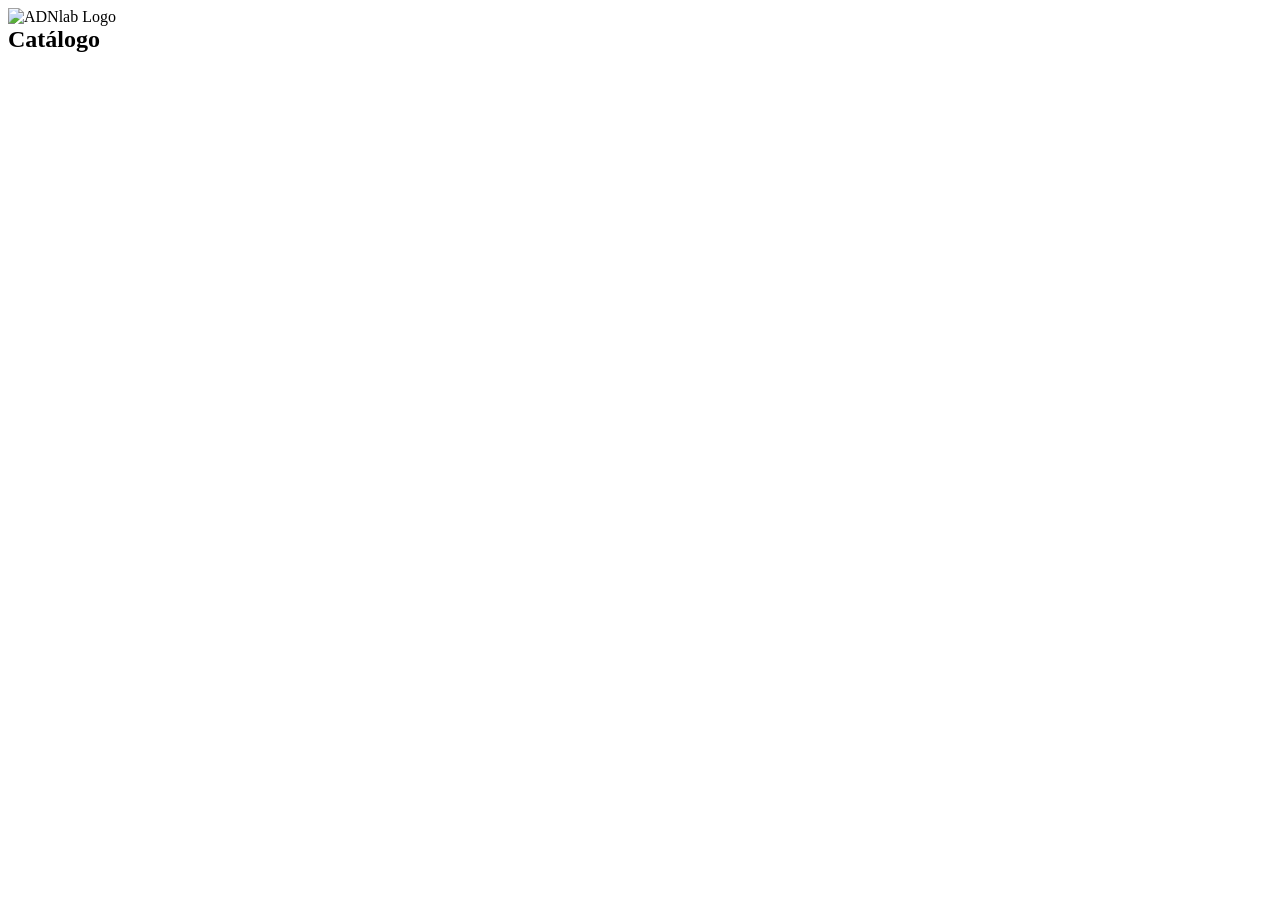
==== index.html @ e2073449 "Create index.html" ====
<!DOCTYPE html>
<html lang="es">
<head>
    <meta charset="UTF-8">
    <meta name="viewport" content="width=device-width, initial-scale=1.0">
    <title>ADNlab | Impresión 3D</title>
    <link rel="stylesheet" href="style.css">
</head>
<body>

    <header>
        <div class="logo-container">
            <!-- Aquí va el logo exacto que proporcionaste -->
            <img src="1000160046.png" alt="ADNlab Logo">
        </div>
        <nav>
            <h2 style="color: var(--blanco-secundario); margin: 0;">Catálogo</h2>
        </nav>
    </header>

    <main>
        <section class="catalogo" id="contenedor-productos">
            <!-- Los productos se inyectarán aquí mediante JavaScript -->
        </section>
    </main>

    <script>
        // Lógica para leer el GitHub y mostrar los productos
        async function cargarProductos() {
            try {
                // Cuando esté en GitHub Pages, simplemente leerá el archivo de la misma carpeta
                const respuesta = await fetch('productos.json');
                const productos = await respuesta.json();
                
                const contenedor = document.getElementById('contenedor-productos');
                
                productos.forEach(prod => {
                    // Creamos la tarjeta del producto
                    const tarjeta = document.createElement('div');
                    tarjeta.className = 'card-producto';
                    
                    // Solo tomamos la primera imagen por ahora (luego armamos el carrusel)
                    const imagenPrincipal = prod.imagenes[0] || 'placeholder.jpg';
                    
                    // Armamos el HTML interno usando tu esquema
                    tarjeta.innerHTML = `
                        <img src="${imagenPrincipal}" alt="${prod.titulo}">
                        <span class="categoria">${prod.categoria}</span>
                        <h3>${prod.titulo}</h3>
                        <p class="specs">${prod.specs}</p>
                        <p class="precio">$${prod.precio.toLocaleString('es-AR')}</p>
                        
                        <div class="acciones">
                            <a href="https://wa.me/TUNUMERO?text=Hola, quiero el ${prod.titulo}" target="_blank" class="btn-wsp">WhatsApp</a>
                            <button class="btn-mp">Mercado Pago</button>
                            <button class="btn-cuotas">Ver Cuotas</button>
                        </div>
                    `;
                    contenedor.appendChild(tarjeta);
                });
            } catch (error) {
                console.error("Error al cargar el catálogo:", error);
            }
        }

        // Ejecutar al cargar la página
        cargarProductos();
    </script>
</body>
</html>
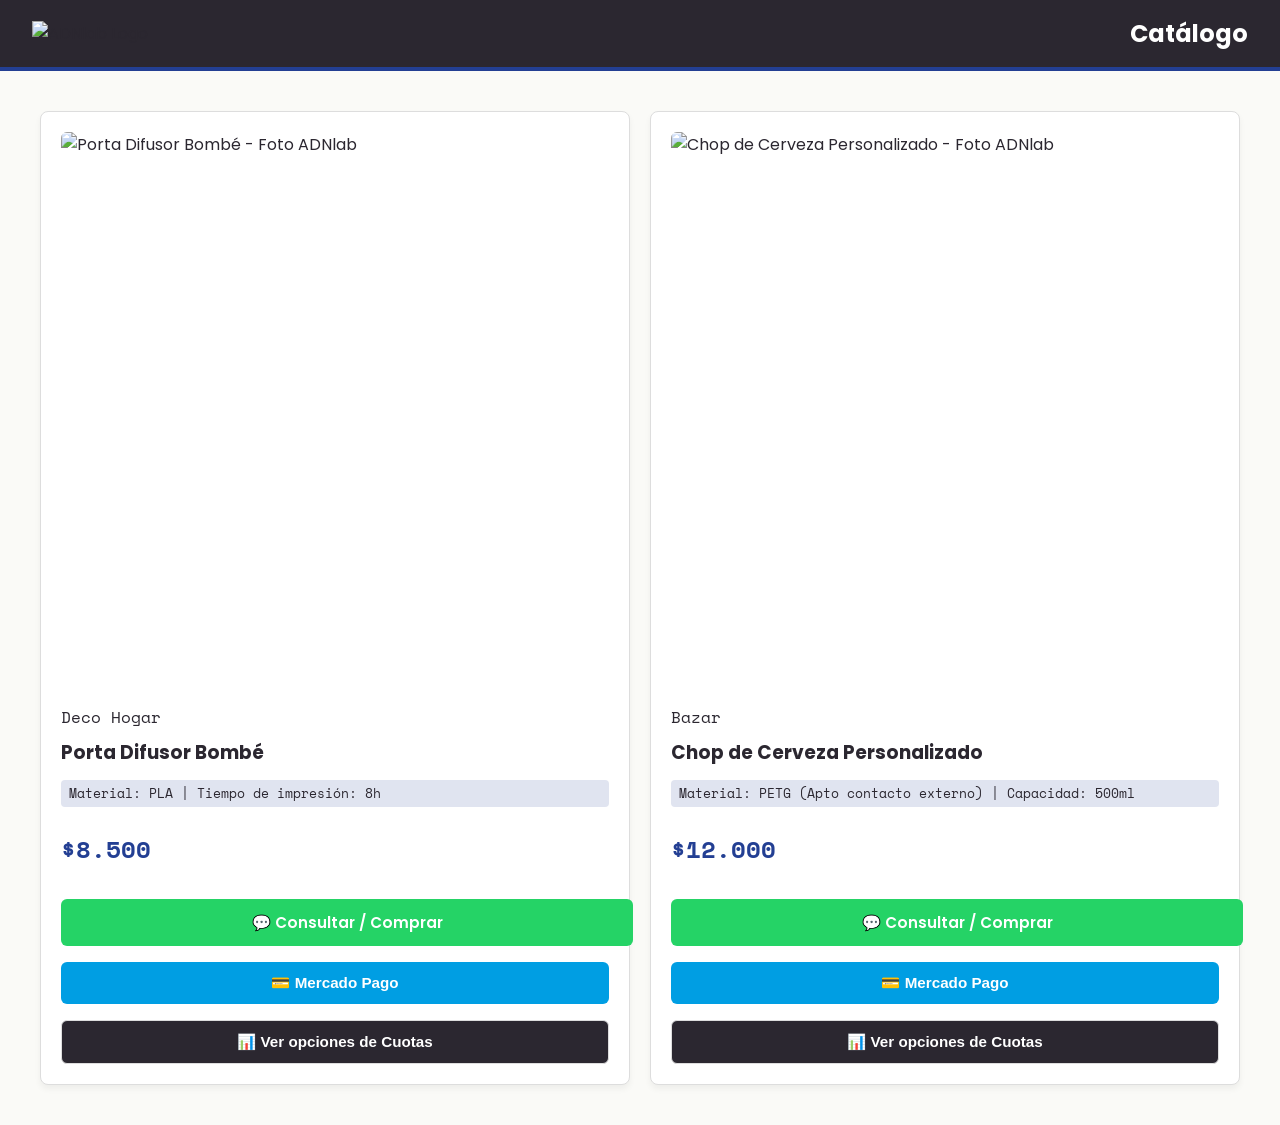
==== commit dcd9d298: "Update index.html" ====
--- a/index.html
+++ b/index.html
@@ -10,7 +10,6 @@
 
     <header>
         <div class="logo-container">
-            <!-- Aquí va el logo exacto que proporcionaste -->
             <img src="1000160046.png" alt="ADNlab Logo">
         </div>
         <nav>
@@ -20,50 +19,90 @@
 
     <main>
         <section class="catalogo" id="contenedor-productos">
-            <!-- Los productos se inyectarán aquí mediante JavaScript -->
+            <p id="mensaje-carga" style="text-align: center; width: 100%; font-family: 'Space Mono', monospace;">Imprimiendo catálogo en 3D... ⏳</p>
         </section>
     </main>
 
     <script>
-        // Lógica para leer el GitHub y mostrar los productos
+        // Tu número de WhatsApp de atención (Ej: Argentina +54 9...)
+        const NUMERO_WSP = "54911XXXXXXXX"; 
+
         async function cargarProductos() {
             try {
-                // Cuando esté en GitHub Pages, simplemente leerá el archivo de la misma carpeta
-                const respuesta = await fetch('productos.json');
+                // Añadimos un timestamp a la URL para evitar que el navegador guarde en caché un JSON viejo
+                const url = `productos.json?v=${new Date().getTime()}`;
+                const respuesta = await fetch(url);
+                
+                if (!respuesta.ok) throw new Error("No se encontró el archivo");
+                
                 const productos = await respuesta.json();
+                const contenedor = document.getElementById('contenedor-productos');
+                contenedor.innerHTML = ""; // Limpiamos el mensaje de carga
                 
-                const contenedor = document.getElementById('contenedor-productos');
-                
+                // Si el catálogo está vacío
+                if(productos.length === 0) {
+                    contenedor.innerHTML = "<p style='text-align:center;'>Aún no hay productos cargados.</p>";
+                    return;
+                }
+
+                // Generar cada producto
                 productos.forEach(prod => {
-                    // Creamos la tarjeta del producto
                     const tarjeta = document.createElement('div');
                     tarjeta.className = 'card-producto';
                     
-                    // Solo tomamos la primera imagen por ahora (luego armamos el carrusel)
-                    const imagenPrincipal = prod.imagenes[0] || 'placeholder.jpg';
-                    
-                    // Armamos el HTML interno usando tu esquema
+                    // 1. Lógica del Carrusel de Imágenes
+                    // Si no hay fotos, muestra un placeholder. Si hay, crea etiquetas <img> para todas.
+                    let htmlImagenes = '';
+                    if (!prod.imagenes || prod.imagenes.length === 0) {
+                        htmlImagenes = `<img src="https://via.placeholder.com/400x400.png?text=Sin+Imagen" alt="Placeholder">`;
+                    } else {
+                        const imagenesTags = prod.imagenes.map(ruta => `<img src="${ruta}" alt="${prod.titulo} - Foto ADNlab" loading="lazy">`).join('');
+                        htmlImagenes = `<div class="galeria-carrusel">${imagenesTags}</div>`;
+                    }
+
+                    // 2. Lógica del Video (Botón condicional)
+                    const htmlVideo = prod.video 
+                        ? `<a href="${prod.video}" target="_blank" class="btn-video">▶ Ver video del producto</a>` 
+                        : '';
+
+                    // 3. Mensaje de WhatsApp personalizado
+                    const mensajeWsp = encodeURIComponent(`¡Hola ADNlab! Me interesa el producto: ${prod.titulo} ($${prod.precio}). ¿Tienen stock?`);
+                    const linkWsp = `https://wa.me/${NUMERO_WSP}?text=${mensajeWsp}`;
+
+                    // 4. Armar la tarjeta
                     tarjeta.innerHTML = `
-                        <img src="${imagenPrincipal}" alt="${prod.titulo}">
-                        <span class="categoria">${prod.categoria}</span>
-                        <h3>${prod.titulo}</h3>
-                        <p class="specs">${prod.specs}</p>
-                        <p class="precio">$${prod.precio.toLocaleString('es-AR')}</p>
+                        ${htmlImagenes}
+                        ${htmlVideo}
+                        <div style="margin-top: 15px;">
+                            <span class="categoria">${prod.categoria}</span>
+                            <h3 style="margin: 8px 0;">${prod.titulo}</h3>
+                            <p class="specs">${prod.specs || 'Material estándar'}</p>
+                            <p class="precio">$${prod.precio.toLocaleString('es-AR')}</p>
+                        </div>
                         
                         <div class="acciones">
-                            <a href="https://wa.me/TUNUMERO?text=Hola, quiero el ${prod.titulo}" target="_blank" class="btn-wsp">WhatsApp</a>
-                            <button class="btn-mp">Mercado Pago</button>
-                            <button class="btn-cuotas">Ver Cuotas</button>
+                            <a href="${linkWsp}" target="_blank" class="btn-wsp">
+                                💬 Consultar / Comprar
+                            </a>
+                            
+                            <button class="btn-mp" onclick="alert('Funcionalidad en desarrollo. Por favor contáctanos por WhatsApp para el link de pago.')">
+                                💳 Mercado Pago
+                            </button>
+                            
+                            <button class="btn-cuotas" onclick="alert('Ofrecemos 3 y 6 cuotas fijas. Consultá los recargos vigentes.')">
+                                📊 Ver opciones de Cuotas
+                            </button>
                         </div>
                     `;
                     contenedor.appendChild(tarjeta);
                 });
             } catch (error) {
-                console.error("Error al cargar el catálogo:", error);
+                console.error("Error al cargar:", error);
+                document.getElementById('mensaje-carga').innerText = "Error al cargar el catálogo. Intenta refrescar la página.";
             }
         }
 
-        // Ejecutar al cargar la página
+        // Ejecutar al cargar
         cargarProductos();
     </script>
 </body>
--- a/style.css
+++ b/style.css
@@ -0,0 +1,167 @@
+@import url('https://fonts.googleapis.com/css2?family=Poppins:wght@400;600;800&family=Space+Mono:wght@400;700&display=swap');
+
+:root {
+  /* Paleta ADNlab */
+  --azul-plano: #233f93;
+  --blanco-secundario: #ffffff;
+  --carbon: #2b2730;
+  --papel: #fafaf7;
+  
+  /* Colores de Botones */
+  --wsp-green: #25D366;
+  --mp-blue: #009EE3;
+  --cuotas-color: #ff7b00; /* Puedes cambiarlo */
+}
+
+body {
+  font-family: 'Poppins', sans-serif;
+  background-color: var(--papel);
+  color: var(--carbon);
+  margin: 0;
+  padding: 0;
+}
+
+/* Header y Logo */
+header {
+  background-color: var(--carbon);
+  padding: 1rem 2rem;
+  display: flex;
+  justify-content: space-between;
+  align-items: center;
+  border-bottom: 4px solid var(--azul-plano);
+}
+
+.logo-container img {
+  height: 60px; /* Ajustable según el 1000160046.png */
+}
+
+/* Tipografía Técnica (Space Mono) */
+.precio, .categoria, .specs {
+  font-family: 'Space Mono', monospace;
+}
+
+.precio {
+  font-size: 1.5rem;
+  font-weight: 700;
+  color: var(--azul-plano);
+}
+
+.specs {
+  font-size: 0.8rem;
+  background-color: #e0e4f0;
+  padding: 4px 8px;
+  border-radius: 4px;
+}
+
+/* Botones de Compra */
+.btn-wsp, .btn-mp, .btn-cuotas {
+  display: block;
+  width: 100%;
+  padding: 10px;
+  margin-top: 8px;
+  text-align: center;
+  border-radius: 6px;
+  text-decoration: none;
+  font-weight: 600;
+  color: white;
+  border: none;
+  cursor: pointer;
+}
+
+.btn-wsp { background-color: var(--wsp-green); }
+.btn-mp { background-color: var(--mp-blue); }
+.btn-cuotas { background-color: var(--cuotas-color); }
+
+/* Grilla de Productos */
+.catalogo {
+  display: grid;
+  grid-template-columns: repeat(auto-fit, minmax(300px, 1fr));
+  gap: 20px;
+  padding: 40px 20px;
+  max-width: 1200px;
+  margin: auto;
+}
+
+.card-producto {
+  background: var(--blanco-secundario);
+  border: 1px solid #ddd;
+  border-radius: 8px;
+  padding: 20px;
+  box-shadow: 0 4px 6px rgba(0,0,0,0.05);
+}
+
+.card-producto img {
+  width: 100%;
+  border-radius: 4px;
+}
+/* --- NUEVOS ESTILOS PARA EL INDEX --- */
+
+/* Carrusel de Imágenes nativo (Scroll Snap) */
+.galeria-carrusel {
+  display: flex;
+  overflow-x: auto;
+  scroll-snap-type: x mandatory;
+  gap: 10px;
+  padding-bottom: 10px;
+  scrollbar-width: thin; /* Para Firefox */
+}
+
+/* Ocultar barra de scroll en Chrome/Safari para un look más limpio */
+.galeria-carrusel::-webkit-scrollbar {
+  height: 6px;
+}
+.galeria-carrusel::-webkit-scrollbar-thumb {
+  background: #ccc;
+  border-radius: 3px;
+}
+
+.galeria-carrusel img {
+  scroll-snap-align: start;
+  flex: 0 0 100%; /* Cada imagen ocupa el 100% del ancho de la tarjeta */
+  width: 100%;
+  aspect-ratio: 1 / 1; /* Cuadrado perfecto para Instagram/Catálogo */
+  object-fit: cover;
+  border-radius: 6px;
+}
+
+/* Botón de Video */
+.btn-video {
+  display: inline-block;
+  margin-top: 10px;
+  font-size: 0.85rem;
+  color: var(--carbon);
+  text-decoration: underline;
+  font-weight: 600;
+}
+
+/* Ajustes a los botones de compra */
+.acciones {
+  margin-top: 20px;
+  display: flex;
+  flex-direction: column;
+  gap: 8px;
+}
+
+.btn-wsp, .btn-mp, .btn-cuotas {
+  display: flex;
+  justify-content: center;
+  align-items: center;
+  width: 100%;
+  padding: 12px;
+  border-radius: 6px;
+  text-decoration: none;
+  font-weight: 600;
+  color: white;
+  border: none;
+  cursor: pointer;
+  font-size: 0.95rem;
+  transition: opacity 0.2s;
+}
+
+.btn-wsp:hover, .btn-mp:hover, .btn-cuotas:hover {
+  opacity: 0.9;
+}
+
+.btn-wsp { background-color: var(--wsp-green); }
+.btn-mp { background-color: var(--mp-blue); }
+.btn-cuotas { background-color: var(--carbon); /* Usamos el carbón de tu logo para contraste */ color: var(--blanco-secundario); border: 1px solid #ddd; }
